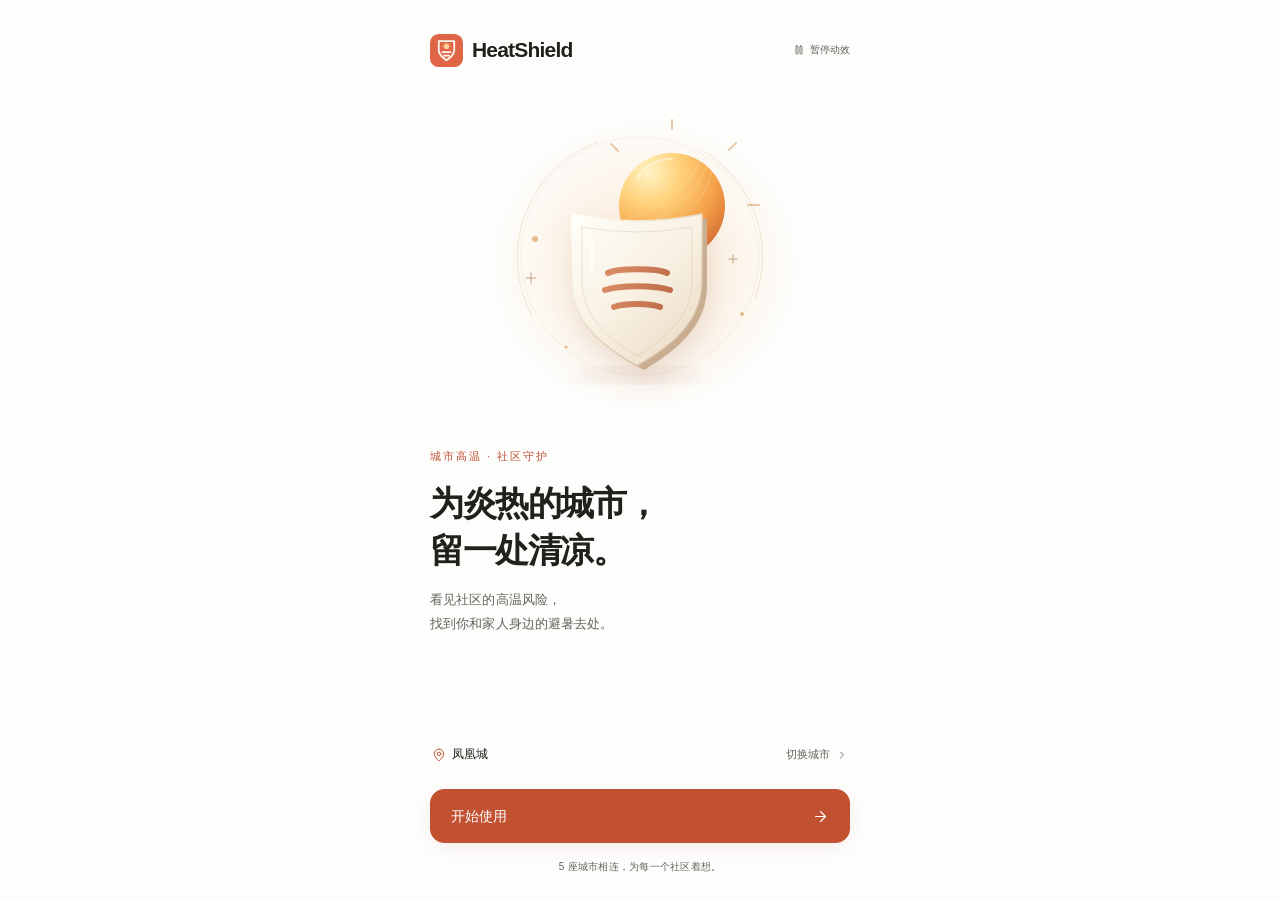
==== index.html @ 97a0b2e0 "Publish HeatShield multi-city app demo" ====
<!doctype html>
<html lang="zh-CN"><head><meta charset="UTF-8"><meta name="viewport" content="width=device-width,initial-scale=1,viewport-fit=cover"><meta name="theme-color" content="#fdfdfc"><meta name="description" content="HeatShield，了解社区高温风险，找到身边的避暑资源。"><title>HeatShield</title><link rel="icon" type="image/svg+xml" href="assets/icon.svg"><link rel="stylesheet" href="vendor/sand.css"><link rel="stylesheet" href="vendor/sand-dark.css"><link rel="stylesheet" href="vendor/leaflet.css"><link rel="stylesheet" href="app.css"></head><body>
<div id="app"><div class="splash"><img src="assets/icon.svg" width="76" height="76" alt="HeatShield"><h1>HeatShield</h1><p>让每个社区，都有一处清凉。</p><div class="boot-dots" aria-label="正在启动"><i></i><i></i><i></i></div></div></div><div id="modal-root"></div><div id="toast" role="status" aria-live="polite"></div>
<script src="vendor/lucide.min.js"></script><script src="vendor/leaflet.js"></script><script src="data.js"></script><script src="photos.js"></script><script src="art.js"></script><script src="live-map.js"></script><script src="risk-3d.js"></script><script src="app.js"></script></body></html>
---- vendor/sand.css ----
:root, .light, .light-theme {
  --sand-1: #fdfdfc;
  --sand-2: #f9f9f8;
  --sand-3: #f1f0ef;
  --sand-4: #e9e8e6;
  --sand-5: #e2e1de;
  --sand-6: #dad9d6;
  --sand-7: #cfceca;
  --sand-8: #bcbbb5;
  --sand-9: #8d8d86;
  --sand-10: #82827c;
  --sand-11: #63635e;
  --sand-12: #21201c;
}

@supports (color: color(display-p3 1 1 1)) {
  @media (color-gamut: p3) {
    :root, .light, .light-theme {
      --sand-1: color(display-p3 0.992 0.992 0.989);
      --sand-2: color(display-p3 0.977 0.977 0.973);
      --sand-3: color(display-p3 0.943 0.942 0.936);
      --sand-4: color(display-p3 0.913 0.912 0.903);
      --sand-5: color(display-p3 0.885 0.883 0.873);
      --sand-6: color(display-p3 0.854 0.852 0.839);
      --sand-7: color(display-p3 0.813 0.81 0.794);
      --sand-8: color(display-p3 0.738 0.734 0.713);
      --sand-9: color(display-p3 0.553 0.553 0.528);
      --sand-10: color(display-p3 0.511 0.511 0.488);
      --sand-11: color(display-p3 0.388 0.388 0.37);
      --sand-12: color(display-p3 0.129 0.126 0.111);
    }
  }
}
---- vendor/sand-dark.css ----
.dark, .dark-theme {
  --sand-1: #111110;
  --sand-2: #191918;
  --sand-3: #222221;
  --sand-4: #2a2a28;
  --sand-5: #31312e;
  --sand-6: #3b3a37;
  --sand-7: #494844;
  --sand-8: #62605b;
  --sand-9: #6f6d66;
  --sand-10: #7c7b74;
  --sand-11: #b5b3ad;
  --sand-12: #eeeeec;
}

@supports (color: color(display-p3 1 1 1)) {
  @media (color-gamut: p3) {
    .dark, .dark-theme {
      --sand-1: color(display-p3 0.067 0.067 0.063);
      --sand-2: color(display-p3 0.098 0.098 0.094);
      --sand-3: color(display-p3 0.135 0.135 0.129);
      --sand-4: color(display-p3 0.164 0.163 0.156);
      --sand-5: color(display-p3 0.193 0.192 0.183);
      --sand-6: color(display-p3 0.23 0.229 0.217);
      --sand-7: color(display-p3 0.285 0.282 0.267);
      --sand-8: color(display-p3 0.384 0.378 0.357);
      --sand-9: color(display-p3 0.434 0.428 0.403);
      --sand-10: color(display-p3 0.487 0.481 0.456);
      --sand-11: color(display-p3 0.707 0.703 0.68);
      --sand-12: color(display-p3 0.933 0.933 0.926);
    }
  }
}
---- vendor/leaflet.css ----
/* required styles */

.leaflet-pane,
.leaflet-tile,
.leaflet-marker-icon,
.leaflet-marker-shadow,
.leaflet-tile-container,
.leaflet-pane > svg,
.leaflet-pane > canvas,
.leaflet-zoom-box,
.leaflet-image-layer,
.leaflet-layer {
	position: absolute;
	left: 0;
	top: 0;
	}
.leaflet-container {
	overflow: hidden;
	}
.leaflet-tile,
.leaflet-marker-icon,
.leaflet-marker-shadow {
	-webkit-user-select: none;
	   -moz-user-select: none;
	        user-select: none;
	  -webkit-user-drag: none;
	}
/* Prevents IE11 from highlighting tiles in blue */
.leaflet-tile::selection {
	background: transparent;
}
/* Safari renders non-retina tile on retina better with this, but Chrome is worse */
.leaflet-safari .leaflet-tile {
	image-rendering: -webkit-optimize-contrast;
	}
/* hack that prevents hw layers "stretching" when loading new tiles */
.leaflet-safari .leaflet-tile-container {
	width: 1600px;
	height: 1600px;
	-webkit-transform-origin: 0 0;
	}
.leaflet-marker-icon,
.leaflet-marker-shadow {
	display: block;
	}
/* .leaflet-container svg: reset svg max-width decleration shipped in Joomla! (joomla.org) 3.x */
/* .leaflet-container img: map is broken in FF if you have max-width: 100% on tiles */
.leaflet-container .leaflet-overlay-pane svg {
	max-width: none !important;
	max-height: none !important;
	}
.leaflet-container .leaflet-marker-pane img,
.leaflet-container .leaflet-shadow-pane img,
.leaflet-container .leaflet-tile-pane img,
.leaflet-container img.leaflet-image-layer,
.leaflet-container .leaflet-tile {
	max-width: none !important;
	max-height: none !important;
	width: auto;
	padding: 0;
	}

.leaflet-container img.leaflet-tile {
	/* See: https://bugs.chromium.org/p/chromium/issues/detail?id=600120 */
	mix-blend-mode: plus-lighter;
}

.leaflet-container.leaflet-touch-zoom {
	-ms-touch-action: pan-x pan-y;
	touch-action: pan-x pan-y;
	}
.leaflet-container.leaflet-touch-drag {
	-ms-touch-action: pinch-zoom;
	/* Fallback for FF which doesn't support pinch-zoom */
	touch-action: none;
	touch-action: pinch-zoom;
}
.leaflet-container.leaflet-touch-drag.leaflet-touch-zoom {
	-ms-touch-action: none;
	touch-action: none;
}
.leaflet-container {
	-webkit-tap-highlight-color: transparent;
}
.leaflet-container a {
	-webkit-tap-highlight-color: rgba(51, 181, 229, 0.4);
}
.leaflet-tile {
	filter: inherit;
	visibility: hidden;
	}
.leaflet-tile-loaded {
	visibility: inherit;
	}
.leaflet-zoom-box {
	width: 0;
	height: 0;
	-moz-box-sizing: border-box;
	     box-sizing: border-box;
	z-index: 800;
	}
/* workaround for https://bugzilla.mozilla.org/show_bug.cgi?id=888319 */
.leaflet-overlay-pane svg {
	-moz-user-select: none;
	}

.leaflet-pane         { z-index: 400; }

.leaflet-tile-pane    { z-index: 200; }
.leaflet-overlay-pane { z-index: 400; }
.leaflet-shadow-pane  { z-index: 500; }
.leaflet-marker-pane  { z-index: 600; }
.leaflet-tooltip-pane   { z-index: 650; }
.leaflet-popup-pane   { z-index: 700; }

.leaflet-map-pane canvas { z-index: 100; }
.leaflet-map-pane svg    { z-index: 200; }

.leaflet-vml-shape {
	width: 1px;
	height: 1px;
	}
.lvml {
	behavior: url(#default#VML);
	display: inline-block;
	position: absolute;
	}


/* control positioning */

.leaflet-control {
	position: relative;
	z-index: 800;
	pointer-events: visiblePainted; /* IE 9-10 doesn't have auto */
	pointer-events: auto;
	}
.leaflet-top,
.leaflet-bottom {
	position: absolute;
	z-index: 1000;
	pointer-events: none;
	}
.leaflet-top {
	top: 0;
	}
.leaflet-right {
	right: 0;
	}
.leaflet-bottom {
	bottom: 0;
	}
.leaflet-left {
	left: 0;
	}
.leaflet-control {
	float: left;
	clear: both;
	}
.leaflet-right .leaflet-control {
	float: right;
	}
.leaflet-top .leaflet-control {
	margin-top: 10px;
	}
.leaflet-bottom .leaflet-control {
	margin-bottom: 10px;
	}
.leaflet-left .leaflet-control {
	margin-left: 10px;
	}
.leaflet-right .leaflet-control {
	margin-right: 10px;
	}


/* zoom and fade animations */

.leaflet-fade-anim .leaflet-popup {
	opacity: 0;
	-webkit-transition: opacity 0.2s linear;
	   -moz-transition: opacity 0.2s linear;
	        transition: opacity 0.2s linear;
	}
.leaflet-fade-anim .leaflet-map-pane .leaflet-popup {
	opacity: 1;
	}
.leaflet-zoom-animated {
	-webkit-transform-origin: 0 0;
	    -ms-transform-origin: 0 0;
	        transform-origin: 0 0;
	}
svg.leaflet-zoom-animated {
	will-change: transform;
}

.leaflet-zoom-anim .leaflet-zoom-animated {
	-webkit-transition: -webkit-transform 0.25s cubic-bezier(0,0,0.25,1);
	   -moz-transition:    -moz-transform 0.25s cubic-bezier(0,0,0.25,1);
	        transition:         transform 0.25s cubic-bezier(0,0,0.25,1);
	}
.leaflet-zoom-anim .leaflet-tile,
.leaflet-pan-anim .leaflet-tile {
	-webkit-transition: none;
	   -moz-transition: none;
	        transition: none;
	}

.leaflet-zoom-anim .leaflet-zoom-hide {
	visibility: hidden;
	}


/* cursors */

.leaflet-interactive {
	cursor: pointer;
	}
.leaflet-grab {
	cursor: -webkit-grab;
	cursor:    -moz-grab;
	cursor:         grab;
	}
.leaflet-crosshair,
.leaflet-crosshair .leaflet-interactive {
	cursor: crosshair;
	}
.leaflet-popup-pane,
.leaflet-control {
	cursor: auto;
	}
.leaflet-dragging .leaflet-grab,
.leaflet-dragging .leaflet-grab .leaflet-interactive,
.leaflet-dragging .leaflet-marker-draggable {
	cursor: move;
	cursor: -webkit-grabbing;
	cursor:    -moz-grabbing;
	cursor:         grabbing;
	}

/* marker & overlays interactivity */
.leaflet-marker-icon,
.leaflet-marker-shadow,
.leaflet-image-layer,
.leaflet-pane > svg path,
.leaflet-tile-container {
	pointer-events: none;
	}

.leaflet-marker-icon.leaflet-interactive,
.leaflet-image-layer.leaflet-interactive,
.leaflet-pane > svg path.leaflet-interactive,
svg.leaflet-image-layer.leaflet-interactive path {
	pointer-events: visiblePainted; /* IE 9-10 doesn't have auto */
	pointer-events: auto;
	}

/* visual tweaks */

.leaflet-container {
	background: #ddd;
	outline-offset: 1px;
	}
.leaflet-container a {
	color: #0078A8;
	}
.leaflet-zoom-box {
	border: 2px dotted #38f;
	background: rgba(255,255,255,0.5);
	}


/* general typography */
.leaflet-container {
	font-family: "Helvetica Neue", Arial, Helvetica, sans-serif;
	font-size: 12px;
	font-size: 0.75rem;
	line-height: 1.5;
	}


/* general toolbar styles */

.leaflet-bar {
	box-shadow: 0 1px 5px rgba(0,0,0,0.65);
	border-radius: 4px;
	}
.leaflet-bar a {
	background-color: #fff;
	border-bottom: 1px solid #ccc;
	width: 26px;
	height: 26px;
	line-height: 26px;
	display: block;
	text-align: center;
	text-decoration: none;
	color: black;
	}
.leaflet-bar a,
.leaflet-control-layers-toggle {
	background-position: 50% 50%;
	background-repeat: no-repeat;
	display: block;
	}
.leaflet-bar a:hover,
.leaflet-bar a:focus {
	background-color: #f4f4f4;
	}
.leaflet-bar a:first-child {
	border-top-left-radius: 4px;
	border-top-right-radius: 4px;
	}
.leaflet-bar a:last-child {
	border-bottom-left-radius: 4px;
	border-bottom-right-radius: 4px;
	border-bottom: none;
	}
.leaflet-bar a.leaflet-disabled {
	cursor: default;
	background-color: #f4f4f4;
	color: #bbb;
	}

.leaflet-touch .leaflet-bar a {
	width: 30px;
	height: 30px;
	line-height: 30px;
	}
.leaflet-touch .leaflet-bar a:first-child {
	border-top-left-radius: 2px;
	border-top-right-radius: 2px;
	}
.leaflet-touch .leaflet-bar a:last-child {
	border-bottom-left-radius: 2px;
	border-bottom-right-radius: 2px;
	}

/* zoom control */

.leaflet-control-zoom-in,
.leaflet-control-zoom-out {
	font: bold 18px 'Lucida Console', Monaco, monospace;
	text-indent: 1px;
	}

.leaflet-touch .leaflet-control-zoom-in, .leaflet-touch .leaflet-control-zoom-out  {
	font-size: 22px;
	}


/* layers control */

.leaflet-control-layers {
	box-shadow: 0 1px 5px rgba(0,0,0,0.4);
	background: #fff;
	border-radius: 5px;
	}
.leaflet-control-layers-toggle {
	background-image: url(images/layers.png);
	width: 36px;
	height: 36px;
	}
.leaflet-retina .leaflet-control-layers-toggle {
	background-image: url(images/layers-2x.png);
	background-size: 26px 26px;
	}
.leaflet-touch .leaflet-control-layers-toggle {
	width: 44px;
	height: 44px;
	}
.leaflet-control-layers .leaflet-control-layers-list,
.leaflet-control-layers-expanded .leaflet-control-layers-toggle {
	display: none;
	}
.leaflet-control-layers-expanded .leaflet-control-layers-list {
	display: block;
	position: relative;
	}
.leaflet-control-layers-expanded {
	padding: 6px 10px 6px 6px;
	color: #333;
	background: #fff;
	}
.leaflet-control-layers-scrollbar {
	overflow-y: scroll;
	overflow-x: hidden;
	padding-right: 5px;
	}
.leaflet-control-layers-selector {
	margin-top: 2px;
	position: relative;
	top: 1px;
	}
.leaflet-control-layers label {
	display: block;
	font-size: 13px;
	font-size: 1.08333em;
	}
.leaflet-control-layers-separator {
	height: 0;
	border-top: 1px solid #ddd;
	margin: 5px -10px 5px -6px;
	}

/* Default icon URLs */
.leaflet-default-icon-path { /* used only in path-guessing heuristic, see L.Icon.Default */
	background-image: url(images/marker-icon.png);
	}


/* attribution and scale controls */

.leaflet-container .leaflet-control-attribution {
	background: #fff;
	background: rgba(255, 255, 255, 0.8);
	margin: 0;
	}
.leaflet-control-attribution,
.leaflet-control-scale-line {
	padding: 0 5px;
	color: #333;
	line-height: 1.4;
	}
.leaflet-control-attribution a {
	text-decoration: none;
	}
.leaflet-control-attribution a:hover,
.leaflet-control-attribution a:focus {
	text-decoration: underline;
	}
.leaflet-attribution-flag {
	display: inline !important;
	vertical-align: baseline !important;
	width: 1em;
	height: 0.6669em;
	}
.leaflet-left .leaflet-control-scale {
	margin-left: 5px;
	}
.leaflet-bottom .leaflet-control-scale {
	margin-bottom: 5px;
	}
.leaflet-control-scale-line {
	border: 2px solid #777;
	border-top: none;
	line-height: 1.1;
	padding: 2px 5px 1px;
	white-space: nowrap;
	-moz-box-sizing: border-box;
	     box-sizing: border-box;
	background: rgba(255, 255, 255, 0.8);
	text-shadow: 1px 1px #fff;
	}
.leaflet-control-scale-line:not(:first-child) {
	border-top: 2px solid #777;
	border-bottom: none;
	margin-top: -2px;
	}
.leaflet-control-scale-line:not(:first-child):not(:last-child) {
	border-bottom: 2px solid #777;
	}

.leaflet-touch .leaflet-control-attribution,
.leaflet-touch .leaflet-control-layers,
.leaflet-touch .leaflet-bar {
	box-shadow: none;
	}
.leaflet-touch .leaflet-control-layers,
.leaflet-touch .leaflet-bar {
	border: 2px solid rgba(0,0,0,0.2);
	background-clip: padding-box;
	}


/* popup */

.leaflet-popup {
	position: absolute;
	text-align: center;
	margin-bottom: 20px;
	}
.leaflet-popup-content-wrapper {
	padding: 1px;
	text-align: left;
	border-radius: 12px;
	}
.leaflet-popup-content {
	margin: 13px 24px 13px 20px;
	line-height: 1.3;
	font-size: 13px;
	font-size: 1.08333em;
	min-height: 1px;
	}
.leaflet-popup-content p {
	margin: 17px 0;
	margin: 1.3em 0;
	}
.leaflet-popup-tip-container {
	width: 40px;
	height: 20px;
	position: absolute;
	left: 50%;
	margin-top: -1px;
	margin-left: -20px;
	overflow: hidden;
	pointer-events: none;
	}
.leaflet-popup-tip {
	width: 17px;
	height: 17px;
	padding: 1px;

	margin: -10px auto 0;
	pointer-events: auto;

	-webkit-transform: rotate(45deg);
	   -moz-transform: rotate(45deg);
	    -ms-transform: rotate(45deg);
	        transform: rotate(45deg);
	}
.leaflet-popup-content-wrapper,
.leaflet-popup-tip {
	background: white;
	color: #333;
	box-shadow: 0 3px 14px rgba(0,0,0,0.4);
	}
.leaflet-container a.leaflet-popup-close-button {
	position: absolute;
	top: 0;
	right: 0;
	border: none;
	text-align: center;
	width: 24px;
	height: 24px;
	font: 16px/24px Tahoma, Verdana, sans-serif;
	color: #757575;
	text-decoration: none;
	background: transparent;
	}
.leaflet-container a.leaflet-popup-close-button:hover,
.leaflet-container a.leaflet-popup-close-button:focus {
	color: #585858;
	}
.leaflet-popup-scrolled {
	overflow: auto;
	}

.leaflet-oldie .leaflet-popup-content-wrapper {
	-ms-zoom: 1;
	}
.leaflet-oldie .leaflet-popup-tip {
	width: 24px;
	margin: 0 auto;

	-ms-filter: "progid:DXImageTransform.Microsoft.Matrix(M11=0.70710678, M12=0.70710678, M21=-0.70710678, M22=0.70710678)";
	filter: progid:DXImageTransform.Microsoft.Matrix(M11=0.70710678, M12=0.70710678, M21=-0.70710678, M22=0.70710678);
	}

.leaflet-oldie .leaflet-control-zoom,
.leaflet-oldie .leaflet-control-layers,
.leaflet-oldie .leaflet-popup-content-wrapper,
.leaflet-oldie .leaflet-popup-tip {
	border: 1px solid #999;
	}


/* div icon */

.leaflet-div-icon {
	background: #fff;
	border: 1px solid #666;
	}


/* Tooltip */
/* Base styles for the element that has a tooltip */
.leaflet-tooltip {
	position: absolute;
	padding: 6px;
	background-color: #fff;
	border: 1px solid #fff;
	border-radius: 3px;
	color: #222;
	white-space: nowrap;
	-webkit-user-select: none;
	-moz-user-select: none;
	-ms-user-select: none;
	user-select: none;
	pointer-events: none;
	box-shadow: 0 1px 3px rgba(0,0,0,0.4);
	}
.leaflet-tooltip.leaflet-interactive {
	cursor: pointer;
	pointer-events: auto;
	}
.leaflet-tooltip-top:before,
.leaflet-tooltip-bottom:before,
.leaflet-tooltip-left:before,
.leaflet-tooltip-right:before {
	position: absolute;
	pointer-events: none;
	border: 6px solid transparent;
	background: transparent;
	content: "";
	}

/* Directions */

.leaflet-tooltip-bottom {
	margin-top: 6px;
}
.leaflet-tooltip-top {
	margin-top: -6px;
}
.leaflet-tooltip-bottom:before,
.leaflet-tooltip-top:before {
	left: 50%;
	margin-left: -6px;
	}
.leaflet-tooltip-top:before {
	bottom: 0;
	margin-bottom: -12px;
	border-top-color: #fff;
	}
.leaflet-tooltip-bottom:before {
	top: 0;
	margin-top: -12px;
	margin-left: -6px;
	border-bottom-color: #fff;
	}
.leaflet-tooltip-left {
	margin-left: -6px;
}
.leaflet-tooltip-right {
	margin-left: 6px;
}
.leaflet-tooltip-left:before,
.leaflet-tooltip-right:before {
	top: 50%;
	margin-top: -6px;
	}
.leaflet-tooltip-left:before {
	right: 0;
	margin-right: -12px;
	border-left-color: #fff;
	}
.leaflet-tooltip-right:before {
	left: 0;
	margin-left: -12px;
	border-right-color: #fff;
	}

/* Printing */

@media print {
	/* Prevent printers from removing background-images of controls. */
	.leaflet-control {
		-webkit-print-color-adjust: exact;
		print-color-adjust: exact;
		}
	}
---- app.css ----
:root{color-scheme:light;--bg:var(--sand-1);--surface:#fff;--soft:var(--sand-2);--muted:var(--sand-3);--line:var(--sand-6);--input:var(--sand-7);--text:var(--sand-12);--sub:var(--sand-11);--faint:var(--sand-10);--brand:#c25132;--brand-hover:#b94d30;--brand-text:#fff;--tint:#fff1e9;--tint-line:#f2d6c8;--warm:#fbe9dd;--warning:#94622b;--warning-bg:#fff4db;--red:#b3373e;--green:#347754;--shadow:0 2px 8px #21201c04;--sheet-shadow:0 24px 80px #21201c26;--radius:18px;--font:Inter,-apple-system,BlinkMacSystemFont,"PingFang SC","Microsoft YaHei",sans-serif}
:root.dark{color-scheme:dark;--surface:var(--sand-2);--brand:#ef8a6b;--brand-hover:#f5a38a;--brand-text:#27120c;--tint:#2c211c;--tint-line:#513529;--warm:#30231d;--warning:#edbc77;--warning-bg:#302712;--red:#ff9592;--green:#8bcba4;--shadow:0 2px 8px #0001;--sheet-shadow:0 24px 80px #0006}*{box-sizing:border-box}html{scroll-behavior:auto;scroll-padding-top:100px}body{margin:0;font:15px/1.6 var(--font);color:var(--text);background:var(--bg);letter-spacing:-.2px;-webkit-font-smoothing:antialiased}button,input,select{font:inherit}button,a,input,select{-webkit-tap-highlight-color:transparent;touch-action:manipulation}button,a{color:inherit}button{cursor:pointer}button:disabled{opacity:.45;cursor:not-allowed}button{border:0;background:none}a{text-decoration:none}h1,h2,h3,p{margin:0}h1,h2,h3{line-height:1.35}h1{font-size:30px;font-weight:600;letter-spacing:-1.1px}h2{font-size:22px;font-weight:600;letter-spacing:-.7px}h3{font-size:16px;font-weight:550;letter-spacing:-.3px}p{color:var(--sub);font-size:14px;line-height:1.8}button:focus-visible,a:focus-visible,input:focus-visible,select:focus-visible,[tabindex]:focus-visible{outline:3px solid var(--brand);outline-offset:3px}input,select{color:var(--text);background:var(--surface);border:1px solid var(--input);border-radius:12px;min-height:48px;padding:11px 14px;width:100%}.lucide{width:20px;height:20px;stroke-width:1.7;vertical-align:middle;flex-shrink:0}.container{max-width:1060px;margin:0 auto;padding:0 32px}.app-header{position:sticky;top:0;z-index:20;background:color-mix(in srgb,var(--bg) 92%,transparent);backdrop-filter:blur(16px);border-bottom:1px solid var(--line);padding-top:env(safe-area-inset-top)}.header-inner{height:78px;display:flex;align-items:center;justify-content:space-between;gap:16px}.wordmark{display:flex;align-items:center;gap:9px;font-size:21px;letter-spacing:-.7px;font-weight:650;min-height:44px;padding:0}.wordmark img{width:32px;height:32px}.header-actions{display:flex;align-items:center;gap:10px}.city-button{display:flex;align-items:center;gap:7px;border:1px solid var(--line);background:var(--surface);border-radius:10px;min-height:42px;padding:8px 12px;font-size:13px;box-shadow:var(--shadow)}.city-button .lucide{width:15px;height:15px}.icon-button{height:44px;width:44px;display:inline-grid;place-items:center;border:1px solid var(--line);border-radius:12px;background:var(--surface)}.icon-button:hover,.city-button:hover{background:var(--muted)}.bell-dot{position:relative}.bell-dot:after{content:'';height:5px;width:5px;position:absolute;top:11px;right:12px;background:var(--brand);border-radius:50%;outline:2px solid var(--surface)}.page{padding:30px 0 120px;min-height:calc(100svh - 78px);animation:page-in .2s ease-out}.page.no-motion{animation:none}.page-top{display:flex;align-items:flex-start;justify-content:space-between;gap:16px;margin-bottom:24px}.eyebrow{display:flex;align-items:center;gap:6px;color:var(--sub);font-size:12px;margin-bottom:9px}.eyebrow .lucide{width:14px;height:14px}.page-top p{margin-top:8px}.label{font-size:12px;color:var(--sub)}.mono{font-variant-numeric:tabular-nums}.muted{color:var(--sub)}.tiny{font-size:11px;color:var(--sub);line-height:1.8}.caption{font-size:12px;color:var(--sub)}.row{display:flex;align-items:center;gap:12px}.between{display:flex;align-items:center;justify-content:space-between;gap:12px}.stack{display:grid;gap:14px}.mt{margin-top:24px}.mt-sm{margin-top:14px}.two{display:grid;grid-template-columns:repeat(2,minmax(0,1fr));gap:14px}.three{display:grid;grid-template-columns:repeat(3,minmax(0,1fr));gap:12px}.home-grid{display:grid;grid-template-columns:1.1fr .9fr;gap:24px;align-items:start}.card{background:var(--surface);border:1px solid var(--line);border-radius:var(--radius);padding:20px;box-shadow:var(--shadow)}.card.soft{background:var(--soft)}.card-link{display:block;width:100%;text-align:left;transition:background .15s,border-color .15s}.card-link:hover{border-color:var(--input);background:var(--soft)}.btn{min-height:50px;border-radius:12px;background:var(--surface);border:1px solid var(--input);padding:12px 18px;color:var(--text);font-size:14px;font-weight:500;display:inline-flex;align-items:center;justify-content:center;gap:8px;transition:background .15s,transform .1s,opacity .15s}.btn .lucide{width:17px;height:17px}.btn:hover{background:var(--muted)}.btn:active{transform:scale(.985)}.btn.primary{background:var(--brand);border-color:var(--brand);color:var(--brand-text)}.btn.primary:hover{background:var(--brand-hover);border-color:var(--brand-hover)}.btn.wide{width:100%;display:flex}.btn.ghost{border-color:transparent;background:transparent;box-shadow:none}.btn.compact{min-height:42px;padding:9px 12px;font-size:12px;border-radius:10px}.text-button{color:var(--brand);font-size:12px;font-weight:500;padding:8px 0;min-height:44px;display:flex;align-items:center;gap:5px}.text-button .lucide{width:14px;height:14px}.pill{display:inline-flex;align-items:center;gap:5px;border:1px solid var(--line);border-radius:6px;padding:3px 7px;font-size:10px;color:var(--sub);background:var(--soft);white-space:nowrap}.pill.risk{background:var(--warning-bg);color:var(--warning);border-color:transparent}.pill.risk:before{content:'';width:4px;height:4px;background:currentColor;border-radius:50%}.pill.risk.extreme{color:var(--red);background:color-mix(in srgb,var(--red) 9%,var(--surface))}.pill.risk.low{color:var(--green);background:color-mix(in srgb,var(--green) 9%,var(--surface))}.hero{background:var(--tint);border:1px solid var(--tint-line);border-radius:22px;padding:25px;position:relative;overflow:hidden}.hero-main{position:relative;z-index:1;display:flex;align-items:center;justify-content:space-between;min-height:110px;margin-top:13px}.temperature{font-size:72px;line-height:1;font-weight:500;letter-spacing:-5px;font-variant-numeric:tabular-nums;color:var(--text)}.temperature small{font-size:24px;letter-spacing:-1px;font-weight:400;margin-left:4px;color:var(--sub)}.hero-weather{width:105px;height:105px;flex-shrink:0}.hero p{font-size:13px;max-width:310px;margin-top:14px}.hero-footer{border-top:1px solid var(--tint-line);padding-top:15px;margin-top:20px;display:flex;gap:24px;font-size:12px;color:var(--sub)}.hero-footer .lucide{width:15px;height:15px;margin-right:5px}.hero .btn{margin-top:20px}.quick-action{display:flex;flex-direction:column;align-items:flex-start;gap:12px;text-align:left;border-radius:16px;padding:18px;border:1px solid var(--line);background:var(--surface);min-height:136px;box-shadow:var(--shadow)}.quick-action .glyph{width:34px;height:34px;border:1px solid var(--line);border-radius:10px;display:grid;place-items:center;background:var(--soft)}.quick-action .glyph .lucide{width:18px;height:18px}.quick-action strong{font-size:14px;font-weight:550}.quick-action small{font-size:11px;color:var(--sub);display:block;margin-top:3px}.quick-action:hover{background:var(--soft)}.section-title{display:flex;align-items:center;justify-content:space-between;gap:12px;margin:28px 0 13px}.section-title h2{font-size:18px;font-weight:600;letter-spacing:-.5px}.forecast-card{text-align:center;border:1px solid var(--line);border-radius:14px;background:var(--surface);padding:15px 10px;display:grid;justify-items:center;gap:10px;min-height:142px}.forecast-card .lucide{color:var(--brand);width:26px;height:26px;stroke-width:1.3}.forecast-card strong{font-size:23px;font-weight:550;letter-spacing:-.8px;line-height:1.1}.forecast-card .caption{font-size:11px}.forecast-card:hover{background:var(--soft)}.list{border:1px solid var(--line);border-radius:16px;background:var(--surface);overflow:hidden}.list-row{display:flex;align-items:center;justify-content:space-between;gap:14px;padding:17px 18px;border:0;border-bottom:1px solid var(--line);width:100%;text-align:left;background:transparent;min-height:76px}.list-row:last-child{border-bottom:0}.list-row:hover{background:var(--soft)}.list-row strong{display:block;font-size:14px;font-weight:500;line-height:1.5}.list-row small{display:block;font-size:11px;color:var(--sub);margin-top:5px;line-height:1.7}.list-row>.lucide{color:var(--faint);width:17px;height:17px}.number-circle{height:32px;width:32px;background:var(--muted);display:grid;place-items:center;border-radius:10px;font-size:11px;color:var(--sub);flex-shrink:0}.facility{padding:18px;border:1px solid var(--line);border-radius:16px;background:var(--surface);display:flex;gap:14px;text-align:left;width:100%;transition:border-color .15s,background .15s}.facility:hover{border-color:var(--input);background:var(--soft)}.facility-icon{height:48px;width:48px;background:var(--soft);border:1px solid var(--line);display:grid;place-items:center;border-radius:13px;flex-shrink:0;color:var(--sub)}.facility-icon .lucide{width:22px;height:22px;stroke-width:1.3}.facility-info{flex:1;min-width:0}.facility h3{font-size:14px;line-height:1.5;margin:3px 0 5px}.facility .caption{font-size:11px}.facility .pill{margin-top:12px}.facility>.lucide{width:16px;height:16px;color:var(--faint);margin-top:8px}.data-note{font-size:11px;color:var(--sub);display:flex;align-items:center;justify-content:center;gap:5px;min-height:44px;margin-top:18px;width:100%;padding:10px 0}.data-note .lucide{width:12px;height:12px}.bottom-nav{position:fixed;bottom:0;left:0;right:0;z-index:30;background:color-mix(in srgb,var(--surface) 94%,transparent);backdrop-filter:blur(18px);border-top:1px solid var(--line);padding-bottom:env(safe-area-inset-bottom)}.bottom-nav-inner{display:grid;grid-template-columns:repeat(5,1fr);max-width:560px;margin:auto;height:74px;padding:6px 12px 8px;gap:5px}.nav-item{display:flex;flex-direction:column;justify-content:center;align-items:center;gap:4px;font-size:10px;color:var(--sub);border-radius:12px;position:relative;min-height:52px}.nav-item .lucide{width:21px;height:21px;stroke-width:1.6}.nav-item.active{color:var(--brand)}.nav-item.active .lucide{stroke-width:2}.nav-item.active:before{content:'';position:absolute;top:1px;width:17px;height:3px;border-radius:5px;background:var(--brand)}.nav-item:hover{background:var(--soft)}.back-button{min-height:44px;display:flex;align-items:center;gap:6px;font-size:13px;padding:0;color:var(--sub);margin-bottom:15px}.back-button .lucide{width:17px;height:17px}.chips{display:flex;gap:7px;overflow:auto;scrollbar-width:none;flex-wrap:nowrap;padding:2px 0}.chips::-webkit-scrollbar{display:none}.chip{flex-shrink:0;padding:10px 14px;min-height:44px;background:var(--surface);border:1px solid var(--line);border-radius:10px;color:var(--sub);font-size:12px}.chip.selected{background:var(--text);border-color:var(--text);color:var(--bg);box-shadow:var(--shadow)}.chip:hover:not(.selected){background:var(--muted)}.info-strip{padding:12px 14px;border:1px solid var(--line);border-radius:12px;background:var(--soft);display:flex;align-items:flex-start;gap:8px;font-size:12px;color:var(--sub);line-height:1.8}.info-strip>.lucide{width:16px;height:16px;margin-top:3px}.filter-bar{display:flex;justify-content:space-between;align-items:center;gap:14px;margin-bottom:14px}.filter-bar .icon-button{height:42px;width:42px}.map-canvas{position:relative;overflow:hidden;border-radius:20px;background:var(--muted);border:1px solid var(--line);margin-top:18px}.map-canvas svg{display:block;width:100%;height:auto;max-height:480px;touch-action:pan-y}.map-canvas .map-label{position:absolute;left:14px;bottom:12px;background:var(--surface);border:1px solid var(--line);border-radius:6px;font-size:10px;color:var(--sub);padding:4px 7px}.map-point{cursor:pointer}.map-point text{font-family:var(--font);font-size:9px;fill:var(--sub)}.map-point:focus-visible{outline:2px solid var(--brand)}.legend{display:flex;gap:18px;justify-content:center;font-size:11px;color:var(--sub);margin-top:14px}.legend span{display:flex;gap:6px;align-items:center}.legend i{display:inline-block;width:7px;height:7px;border-radius:50%;background:var(--brand)}.legend i.square{background:var(--surface);border:1px solid var(--sub);border-radius:2px}.score{font-size:64px;line-height:1.2;font-weight:500;letter-spacing:-3px}.score small{font-size:14px;letter-spacing:0;color:var(--sub);margin-left:6px}.stat{padding:16px;border:1px solid var(--line);background:var(--surface);border-radius:14px}.stat strong{display:block;font-size:24px;line-height:1.4;letter-spacing:-1px;margin-top:6px;font-weight:550}.stat .lucide{width:15px;height:15px;color:var(--sub);margin-right:5px}.bar-row+.bar-row{margin-top:18px}.track{background:var(--muted);height:6px;border-radius:8px;margin-top:9px;overflow:hidden}.track span{height:100%;display:block;background:var(--brand);border-radius:8px}.detail-grid{display:grid;grid-template-columns:1fr 1fr;gap:20px}.detail-grid dt{font-size:12px;color:var(--sub)}.detail-grid dd{margin:6px 0 0;font-size:15px}.big-facility{height:150px;background:var(--soft);border:1px solid var(--line);border-radius:18px;display:flex;align-items:center;justify-content:center;position:relative;overflow:hidden}.big-facility>.lucide{width:66px;height:66px;stroke-width:1;color:var(--sand-8)}.big-facility:before,.big-facility:after{content:'';position:absolute;width:220px;height:220px;border:1px solid var(--line);border-radius:50%}.big-facility:after{width:330px;height:330px}.big-facility>*{z-index:1}.settings-group{margin-top:26px}.setting{display:flex;width:100%;text-align:left;align-items:center;gap:13px;padding:16px 18px;min-height:74px;border-bottom:1px solid var(--line);background:var(--surface)}.setting:last-child{border:0}.setting>.lucide{width:20px;height:20px;color:var(--sub)}.setting>span{flex:1}.setting strong{font-size:14px;font-weight:500;display:block}.setting small{font-size:11px;display:block;color:var(--sub);margin-top:4px}.switch{width:38px;height:23px;border-radius:30px;background:var(--sand-5);border:1px solid var(--input);padding:3px;flex-shrink:0}.switch:before{content:'';height:15px;width:15px;background:var(--surface);border-radius:50%;display:block;transition:transform .15s}.switch.on{background:var(--brand);border-color:var(--brand)}.switch.on:before{transform:translateX(14px);background:#fff}.profile-head{display:flex;gap:15px;align-items:center;margin:8px 0 28px}.profile-avatar{width:58px;height:58px;background:var(--tint);border:1px solid var(--tint-line);border-radius:18px;display:grid;place-items:center;color:var(--brand)}.profile-avatar .lucide{width:25px;height:25px}.profile-head h1{font-size:26px}.profile-head p{font-size:12px;margin-top:3px}.empty{display:flex;flex-direction:column;align-items:center;text-align:center;justify-content:center;min-height:280px;padding:30px 24px}.empty-icon{height:58px;width:58px;border-radius:18px;background:var(--muted);display:grid;place-items:center;color:var(--sub);margin-bottom:20px}.empty-icon .lucide{width:26px;height:26px;stroke-width:1.4}.empty h2{font-size:20px}.empty p{max-width:300px;margin:10px 0 22px}.empty .btn{width:100%;max-width:280px}.read-indicator{height:7px;width:7px;border-radius:50%;background:var(--brand)}.unread-card{border-color:var(--tint-line)}.alert-icon{width:40px;height:40px;border-radius:12px;background:var(--warning-bg);color:var(--warning);display:grid;place-items:center;flex-shrink:0}.timeline-row{display:flex;gap:14px;padding:0 0 22px;position:relative}.timeline-row:before{content:'';position:absolute;left:14px;top:32px;bottom:4px;width:1px;background:var(--line)}.timeline-row:last-child:before{display:none}.timeline-dot{width:29px;height:29px;display:grid;place-items:center;border:1px solid var(--line);background:var(--surface);border-radius:50%;font-size:11px;flex-shrink:0}.timeline-row.done .timeline-dot{color:var(--brand-text);background:var(--brand);border-color:var(--brand)}.timeline-row p{font-size:12px;margin-top:4px}.timeline-row strong{font-size:14px;font-weight:500}.form-field{display:grid;gap:8px;margin:20px 0;font-size:13px}.note-list{margin:12px 0 0;padding-left:20px;font-size:13px;color:var(--sub);line-height:2}.brand-preview{border:1px solid var(--line);border-radius:18px;padding:30px 18px;display:grid;place-items:center;background:var(--surface);margin-top:18px}.brand-preview img{max-width:100%;height:auto;width:300px}.brand-icon-preview{display:flex;justify-content:center;gap:20px;margin:28px 0}.brand-icon-preview img{height:88px;width:88px;border-radius:24px}.brand-icon-preview .mono-mark{background:var(--text);border-radius:24px;padding:17px;display:grid;place-items:center}.mono-mark svg{width:54px;height:54px}.compare-row{display:grid;grid-template-columns:1fr 60px 60px;align-items:center;gap:12px;width:100%;text-align:left;padding:18px;border-bottom:1px solid var(--line)}.compare-row:last-child{border:0}.compare-row strong{font-size:14px;font-weight:500}.compare-row small{display:block;font-size:11px;color:var(--sub);margin-top:3px}.compare-row>span:not(:first-child){text-align:right;font-size:13px}.comparison-head{font-size:11px;color:var(--sub);padding-top:10px;padding-bottom:10px;background:var(--soft)}
/* Startup, onboarding, progress and modal overlays. */
.splash{min-height:100svh;display:flex;flex-direction:column;align-items:center;justify-content:center;background:var(--bg);padding:40px 24px}.splash img{border-radius:22px;box-shadow:0 14px 35px #df65461c}.splash h1{margin-top:20px;font-size:35px;letter-spacing:-1.5px}.splash p{font-size:13px;margin-top:12px}.boot-dots{display:flex;gap:5px;margin-top:38px}.boot-dots i{height:4px;width:4px;border-radius:50%;background:var(--brand);animation:boot 1s infinite}.boot-dots i:nth-child(2){animation-delay:.15s}.boot-dots i:nth-child(3){animation-delay:.3s}.onboard{max-width:480px;margin:auto;min-height:100svh;padding:32px 28px max(28px,env(safe-area-inset-bottom));display:flex;flex-direction:column}.onboard .wordmark{font-size:20px}.onboard-art{position:relative;display:grid;place-items:center;min-height:270px;margin:28px 0 8px}.onboard-art svg{width:100%;height:270px;max-width:340px}.onboard h1{font-size:33px;letter-spacing:-1.2px;line-height:1.38;margin-bottom:14px}.onboard p{font-size:14px;line-height:1.9}.onboard-bottom{margin-top:auto;padding-top:30px}.onboard .benefit{display:flex;gap:8px;align-items:center;margin-top:12px;font-size:12px;color:var(--sub)}.benefit .lucide{width:15px;height:15px;color:var(--brand)}.onboard .back-button{margin-top:20px}.city-list{display:grid;gap:10px;margin-top:24px}.city-choice{display:flex;align-items:center;gap:12px;min-height:74px;width:100%;background:var(--surface);border:1px solid var(--line);border-radius:14px;padding:15px;text-align:left}.city-choice:hover{background:var(--soft)}.city-choice.selected{border-color:var(--brand);background:var(--tint)}.city-choice .city-glyph{height:38px;width:38px;border-radius:11px;border:1px solid var(--line);display:grid;place-items:center;color:var(--sub);background:var(--surface)}.city-choice strong{font-weight:500;font-size:14px;display:block}.city-choice small{display:block;font-size:11px;color:var(--sub);margin-top:4px}.city-choice>span:nth-child(2){flex:1}.city-choice>.lucide{width:18px;height:18px;color:var(--brand)}.skeleton{background:var(--muted);border-radius:8px;position:relative;overflow:hidden}.skeleton:after{content:'';position:absolute;inset:0;transform:translateX(-100%);background:linear-gradient(90deg,transparent,color-mix(in srgb,var(--surface) 80%,transparent),transparent);animation:shimmer 1.25s infinite}.skeleton-title{width:55%;height:27px;margin:20px 0}.skeleton-hero{height:280px;border-radius:22px}.skeleton-line{height:13px;width:70%;margin:12px 0}.skeleton-block{height:130px;border-radius:16px}.loading-copy{display:flex;align-items:center;gap:8px;font-size:12px;color:var(--sub);margin-bottom:16px}.spinner{width:15px;height:15px;border:1.5px solid var(--line);border-top-color:var(--brand);border-radius:50%;animation:spin .7s linear infinite;display:inline-block}.loading-button .spinner{border-color:color-mix(in srgb,var(--brand-text) 30%,transparent);border-top-color:var(--brand-text)}#modal-root:empty{display:none}.modal-backdrop{position:fixed;inset:0;background:#16130f66;backdrop-filter:blur(5px);z-index:80;display:flex;align-items:flex-end;justify-content:center;animation:fade-in .15s}.sheet{background:var(--surface);color:var(--text);width:100%;max-width:500px;max-height:90dvh;overflow-y:auto;overscroll-behavior:contain;touch-action:pan-y;border-radius:24px 24px 0 0;border:1px solid var(--line);box-shadow:var(--sheet-shadow);padding:10px 22px max(25px,env(safe-area-inset-bottom));animation:sheet-in .2s ease-out}.sheet-handle{width:34px;height:4px;border-radius:8px;background:var(--sand-7);margin:0 auto 18px}.sheet-top{display:flex;align-items:center;justify-content:space-between;gap:12px;margin-bottom:10px}.sheet-top h2{font-size:21px}.sheet-top .icon-button{border:0;background:var(--soft);width:32px;height:32px;border-radius:50%}.sheet-top .icon-button .lucide{width:16px;height:16px}.sheet .city-list{margin-top:18px}.sheet p{font-size:13px}.sheet .search-wrap{margin-top:18px;position:relative}.search-wrap .lucide{position:absolute;left:13px;top:15px;width:18px;height:18px;color:var(--sub)}.search-wrap input{padding-left:40px}.sheet-footer{position:sticky;bottom:-25px;background:var(--surface);padding:16px 0 6px;margin-top:8px}.notice-card{padding:17px;background:var(--soft);border:1px solid var(--line);border-radius:14px;margin:18px 0}.notice-card strong{font-size:13px;font-weight:500}.notice-card p{font-size:12px;margin-top:6px}.sheet .btn+.btn{margin-top:10px}body.modal-open{overflow:hidden}#toast{position:fixed;bottom:calc(90px + env(safe-area-inset-bottom));left:50%;transform:translate(-50%,12px);max-width:calc(100vw - 40px);padding:12px 17px;border:1px solid var(--sand-7);background:var(--text);color:var(--bg);border-radius:12px;box-shadow:var(--shadow);font-size:12px;z-index:120;opacity:0;pointer-events:none;transition:opacity .15s,transform .15s;white-space:normal}#toast.show{opacity:1;transform:translate(-50%,0)}.refresh-control{display:flex;align-items:center;gap:5px;font-size:11px;color:var(--sub);min-height:42px;padding:6px 0}.refresh-control .lucide{width:13px;height:13px}.check-mark{width:64px;height:64px;border-radius:50%;display:grid;place-items:center;background:var(--tint);color:var(--brand);margin:28px auto 20px}.check-mark .lucide{width:28px;height:28px}.page-bottom-action{margin-top:28px}.hidden{display:none!important}@keyframes shimmer{to{transform:translateX(100%)}}@keyframes spin{to{transform:rotate(360deg)}}@keyframes boot{0%,100%{opacity:.2}50%{opacity:1}}@keyframes page-in{from{opacity:.4;transform:translateY(6px)}to{opacity:1;transform:translateY(0)}}@keyframes fade-in{from{opacity:0}to{opacity:1}}@keyframes sheet-in{from{transform:translateY(30px);opacity:.6}to{transform:translateY(0);opacity:1}}
@media(min-width:760px){.sheet{border-radius:24px;padding-bottom:24px;max-height:82dvh}.modal-backdrop{align-items:center;padding:30px}.onboard{max-width:520px;padding:40px 30px}.onboard-art{min-height:310px}.onboard-art svg{height:310px}.page.narrow{max-width:620px;margin:auto}.facility-grid{display:grid;grid-template-columns:1fr 1fr;gap:14px}.facility-grid.stack{gap:14px}.home-right .section-title:first-child{margin-top:0}.bottom-nav-inner{height:76px}.page-top h1{font-size:32px}}
@media(max-width:759px){.container{padding:0 20px}.header-inner{height:70px;gap:10px}.wordmark{font-size:20px;gap:8px}.wordmark img{width:30px;height:30px}.header-actions{gap:7px}.city-button{font-size:12px;min-height:38px;padding:8px 9px;gap:4px}.city-button .lucide:first-child{display:none}.header-actions .icon-button{width:38px;height:38px;border-radius:10px}.header-actions .icon-button .lucide{width:18px;height:18px}.page{padding-top:24px;min-height:calc(100svh - 70px)}.page-top{margin-bottom:22px}.page-top h1{font-size:28px}.page-top p{font-size:12px}.home-grid{display:block}.home-right{margin-top:26px}.hero{padding:22px;border-radius:20px}.temperature{font-size:68px}.hero-weather{width:98px;height:98px}.hero p{font-size:12px;max-width:270px}.hero-footer{gap:18px;font-size:11px}.quick-action{padding:16px;min-height:130px}.quick-action strong{font-size:13px}.section-title{margin-top:26px}.section-title h2{font-size:17px}.forecast-card{padding:14px 8px;gap:9px;min-height:137px}.forecast-card strong{font-size:22px}.facility{padding:16px;gap:12px}.facility-icon{width:43px;height:43px;border-radius:12px}.facility h3{font-size:13px}.facility .pill{font-size:9px}.card{padding:18px;border-radius:16px}.two{gap:12px}.three{gap:9px}.btn{min-height:50px}.map-canvas{border-radius:16px}.page-top .icon-button{width:40px;height:40px;flex-shrink:0}.onboard h1{font-size:32px}.app-header .container{padding-left:20px;padding-right:20px}}
@media(max-width:359px){.container{padding:0 16px}.wordmark{font-size:18px}.wordmark img{width:27px;height:27px}.city-button{font-size:11px;padding:7px}.header-actions .icon-button{display:none}.hero{padding:18px}.temperature{font-size:62px}.onboard{padding-left:22px;padding-right:22px}.chips{gap:5px}.chip{padding:9px 12px}.facility-icon{display:none}}
@media(prefers-reduced-motion:reduce){*,*:before,*:after{animation:none!important;transition:none!important;scroll-behavior:auto!important}.skeleton:after{display:none}}
/* Launch and loading are full screens, independent from in-page skeletons. */
.hero-weather{width:130px;height:130px;object-fit:contain;margin:-8px -10px -8px 0}
.launch-welcome{padding-top:max(28px,env(safe-area-inset-top));padding-bottom:max(24px,env(safe-area-inset-bottom));min-height:100svh;max-width:480px}
.launch-welcome .wordmark{font-size:21px;letter-spacing:-.8px}
.launch-welcome .wordmark img{width:33px;height:33px}
.launch-welcome .onboard-art{min-height:0;margin:18px -10px 8px;flex:1;max-height:340px}
.launch-welcome .onboard-art img{display:block;width:100%;height:auto;max-height:320px;object-fit:contain}
.launch-kicker{font-size:11px;letter-spacing:2px;color:var(--brand);margin-bottom:14px}
.launch-welcome h1{font-size:34px;line-height:1.4;font-weight:600;letter-spacing:-1.4px;margin-bottom:13px}
.launch-welcome .launch-intro>p{font-size:13px;line-height:1.9;letter-spacing:.1px}
.launch-welcome .onboard-bottom{padding-top:24px;flex-shrink:0}
.launch-city{display:flex;align-items:center;justify-content:space-between;gap:8px;width:100%;min-height:44px;padding:0 2px;margin-bottom:12px;font-size:12px}
.launch-city>span{display:flex;align-items:center;gap:6px}
.launch-city>span:last-child{font-size:11px;color:var(--sub)}
.launch-city .lucide{width:14px;height:14px;color:var(--brand)}
.launch-city>span:last-child .lucide{color:var(--sub);width:12px;height:12px}
.launch-welcome .btn.primary{min-height:54px;justify-content:space-between;padding:14px 20px;font-size:14px;border-radius:14px}
.launch-welcome .btn.primary .lucide{order:1}
.launch-welcome .launch-footnote{text-align:center;font-size:10px;margin-top:14px;letter-spacing:.25px;color:var(--sub)}
.launch-loading{min-height:100svh;display:flex;flex-direction:column;align-items:center;padding:max(32px,env(safe-area-inset-top)) 28px max(28px,env(safe-area-inset-bottom));background:var(--bg)}
.launch-loading-core{margin:auto;width:100%;max-width:300px;text-align:center;padding:52px 0 60px}
.launch-emblem{width:152px;height:152px;display:grid;place-items:center;position:relative;margin:0 auto 30px}
.launch-emblem:before{content:'';position:absolute;inset:0;border-radius:50%;background:radial-gradient(circle,#DF654612,transparent 72%)}
.launch-emblem>span{position:absolute;inset:0;border:1px solid var(--tint-line);border-radius:50%;animation:launch-breathe 2.4s ease-in-out infinite}
.launch-emblem>span:nth-child(2){inset:14px;opacity:.6;animation-delay:.5s}
.launch-emblem img{position:relative;border-radius:23px;box-shadow:0 14px 32px #B3663B22}
.launch-loading h1{font-size:33px;letter-spacing:-1.4px;font-weight:600}
.launch-loading-core>p{font-size:12px;margin-top:10px;letter-spacing:.4px}
.launch-load-panel{margin:52px auto 0;max-width:234px}
.launch-load-city{display:flex;justify-content:center;align-items:center;gap:5px;color:var(--sub);font-size:12px;margin-bottom:18px}
.launch-load-city .lucide{height:14px;width:14px}
.launch-progress{height:3px;background:var(--line);overflow:hidden;border-radius:10px}
.launch-progress>span{height:100%;display:block;width:8%;background:var(--brand);border-radius:10px;transition:width .35s ease}
#launch-status{font-size:11px;color:var(--sub);min-height:20px;margin-top:16px}
.launch-steps{display:flex;align-items:center;justify-content:center;gap:9px;margin-top:22px;font-size:9px;color:var(--sand-9);letter-spacing:.3px}
.launch-steps i{width:2px;height:2px;background:var(--input);border-radius:50%}
.launch-steps .current{color:var(--brand)}
.launch-loading-footer{font-size:9px;letter-spacing:2px;color:var(--sub);text-align:center}
.launch-loading-footer span{display:block;font-size:10px;letter-spacing:1px;margin-top:6px;color:var(--sand-10)}
@keyframes launch-breathe{50%{transform:scale(1.035);opacity:.45}}
@media(min-width:760px){.launch-welcome .onboard-art{max-height:350px;min-height:0}.launch-welcome{max-width:480px}}
@media(max-width:759px){.hero-weather{width:126px;height:126px}.launch-welcome .onboard-art{min-height:0}.launch-welcome h1{font-size:33px}}
@media(max-height:740px){.launch-welcome .onboard-art{margin-top:8px;max-height:240px}.launch-welcome .onboard-art img{max-height:240px}.launch-welcome .onboard-bottom{padding-top:18px}.launch-welcome h1{font-size:30px}.launch-kicker{margin-bottom:9px}}
@media(max-width:359px){.hero-weather{width:110px;height:110px}.launch-welcome h1{font-size:30px}}
@media(prefers-reduced-motion:reduce){.launch-emblem>span{animation:none}.launch-progress>span{transition:none}}
.facility-photo-wrap{margin:0}
.facility-photo{display:block;position:relative;width:100%;padding:0;aspect-ratio:1.65;background:var(--soft);border:1px solid var(--line);border-radius:18px;overflow:hidden;text-align:left}
.facility-photo>img{display:block;width:100%;height:100%;object-fit:cover;transition:transform .3s ease}
.facility-photo:hover>img{transform:scale(1.025)}
.facility-photo-tag,.facility-photo-count{position:absolute;bottom:12px;display:flex;align-items:center;gap:5px;border-radius:7px;padding:5px 8px;background:#181712a8;backdrop-filter:blur(8px);color:#fff;font-size:10px;line-height:1.5}
.facility-photo-tag{left:12px}.facility-photo-count{right:12px}.facility-photo-count .lucide{width:12px;height:12px}
.facility-photo-caption{min-height:30px;display:flex;align-items:center;justify-content:space-between;gap:12px;padding:7px 1px 0;font-size:10px;color:var(--sub);line-height:1.6}
.facility-photo-caption button{display:flex;align-items:center;gap:3px;font-size:10px;white-space:nowrap;color:var(--sub);min-height:30px;padding:0 1px}.facility-photo-caption button .lucide{width:11px;height:11px}
.facility-thumb{width:76px;height:88px;flex-shrink:0;position:relative;border:1px solid var(--line);border-radius:10px;overflow:hidden;align-self:flex-start;background:var(--soft)}
.facility-thumb img{display:block;width:100%;height:100%;object-fit:cover}
.facility-thumb>small{position:absolute;bottom:4px;left:4px;line-height:1.4;font-size:8px;padding:2px 4px;border-radius:4px;background:#181712b3;color:#fff}
.photo-viewer{border:1px solid var(--line);background:var(--soft);border-radius:13px;overflow:hidden;margin-top:18px}
.photo-viewer img{display:block;width:100%;max-height:46svh;object-fit:contain}
.photo-viewer-controls{display:flex;align-items:center;justify-content:space-between;margin-top:12px;font-size:11px;color:var(--sub)}
.photo-viewer-controls .icon-button{width:38px;height:38px;border-radius:10px}.photo-viewer-controls .lucide{width:16px;height:16px}
.photo-attribution{margin:18px 0 0;padding-top:16px;border-top:1px solid var(--line)}
.photo-attribution strong{display:block;font-size:12px;font-weight:500}.photo-attribution p{font-size:11px;line-height:1.8;margin-top:5px;overflow-wrap:anywhere}
.photo-source-links{display:flex;gap:8px;flex-wrap:wrap;margin-top:13px}.photo-source-links a{font-size:11px;text-decoration:underline;text-underline-offset:3px;color:var(--brand);padding:7px 0;margin-right:12px}
.photo-reference-note{font-size:11px;line-height:1.8;padding:11px 13px;background:var(--soft);border:1px solid var(--line);border-radius:10px;margin-top:12px;color:var(--sub)}
@media(max-width:759px){.facility.has-photo{padding:14px;gap:12px}.facility.has-photo>.lucide{display:none}.facility.has-photo .pill{margin-top:8px}}
@media(max-width:359px){.facility-thumb{width:62px;height:84px}.facility.has-photo{gap:10px;padding:12px}.facility.has-photo .caption{font-size:10px}}
/* Motion: a quiet ambient scene and short, consistent interaction feedback. */
:root{--ease-out:cubic-bezier(.22,1,.36,1);--ease-pop:cubic-bezier(.16,1.25,.4,1);--duration-fast:160ms;--duration-page:280ms}
.launch-top{display:flex;align-items:center;justify-content:space-between;gap:12px;min-height:44px}
.motion-toggle{display:flex;align-items:center;gap:5px;min-height:44px;padding:9px 0 9px 10px;color:var(--sub);font-size:10px;white-space:nowrap;border-radius:10px}
.motion-toggle .lucide{width:12px;height:12px}
.motion-toggle:hover{color:var(--brand)}
.launch-welcome .onboard-art{isolation:isolate}
.launch-art-button{position:relative;display:grid;place-items:center;width:100%;padding:0;border-radius:30px;background:transparent;outline-offset:-8px}
.launch-visual{display:block;position:relative;width:100%;transform-origin:50% 58%}
.launch-welcome .launch-visual>svg{display:block;width:100%;height:min(320px,38svh);max-width:360px;margin:auto;overflow:visible}
.art-sun,.art-shield,.art-orbit,.art-shadow,.art-sparkles,.art-glow{transform-box:fill-box;transform-origin:center}
.art-sun{animation:solar-drift 7s ease-in-out infinite}
.art-shield{animation:shield-float 5.5s ease-in-out infinite}
.art-shadow{animation:shield-shadow 5.5s ease-in-out infinite}
.art-glow{animation:solar-glow 7s ease-in-out infinite}
.art-orbit{animation:orbit-sway 10s ease-in-out infinite}
.art-sparkles{animation:sparkle-breathe 4.6s ease-in-out infinite}
.art-tap-ring{position:absolute;width:40%;aspect-ratio:1;border:1px solid var(--brand);border-radius:50%;left:30%;top:30%;opacity:0;pointer-events:none}
.art-tapped .art-tap-ring{animation:protection-ring .7s var(--ease-out) both}
.art-tapped .launch-visual{animation:shield-greet .65s var(--ease-out) both}
[data-enter="true"] .launch-welcome .launch-top{animation:launch-reveal .55s var(--ease-out) both}
[data-enter="true"] .launch-welcome .launch-art-button{animation:launch-pop .95s var(--ease-out) .06s both}
[data-enter="true"] .launch-welcome .launch-kicker{animation:launch-reveal .65s var(--ease-out) .12s both}
[data-enter="true"] .launch-welcome h1{animation:launch-reveal .7s var(--ease-out) .19s both}
[data-enter="true"] .launch-welcome .launch-intro>p{animation:launch-reveal .7s var(--ease-out) .25s both}
[data-enter="true"] .launch-welcome .onboard-bottom{animation:launch-reveal .7s var(--ease-out) .32s both}
.launch-welcome .btn.primary{box-shadow:0 5px 15px #9b4c2612;transition:transform .16s var(--ease-out),background .16s,box-shadow .16s}
.launch-welcome .btn.primary:hover{box-shadow:0 7px 20px #9b4c2622}
.launch-welcome .btn.primary:active{transform:scale(.978);box-shadow:none}
.launch-welcome .btn.primary .lucide{transition:transform .2s var(--ease-out)}
.launch-welcome .btn.primary:hover .lucide{transform:translateX(3px)}
[data-enter="true"] .launch-loading-core{animation:loading-arrive .35s var(--ease-out) both}
.launch-loading .launch-loading-footer{animation:fade-in .3s ease both}
.page{animation:content-arrive var(--duration-page) var(--ease-out) both}
[data-direction="forward"] .page{animation-name:detail-arrive}
[data-direction="back"] .page{animation-name:detail-return}
.page.no-motion{animation:none}
.page:not(.no-motion)>.home-grid,.page:not(.no-motion)>.facility-grid{animation:content-arrive .36s var(--ease-out) .04s both}
.btn,.icon-button,.city-button,.chip,.quick-action,.facility,.card-link,.list-row,.setting,.city-choice,.nav-item{transition:background .16s,border-color .16s,box-shadow .16s,transform .16s var(--ease-out)}
.btn:active,.icon-button:active,.city-button:active,.chip:active,.quick-action:active,.facility:active,.card-link:active,.list-row:active,.setting:active,.city-choice:active{transform:scale(.984)}
.nav-item{isolation:isolate}
.nav-item>*{position:relative;z-index:1}
.nav-item.active:before{top:5px;left:50%;transform:translateX(-50%);width:43px;height:31px;background:var(--tint);border-radius:11px;z-index:0}
[data-enter="true"] .nav-item.active:before{animation:nav-highlight .2s var(--ease-out) both}
[data-enter="true"] .nav-item.active .lucide{animation:nav-greet .25s var(--ease-out) both}
.nav-item:active{transform:scale(.95)}
.modal-backdrop{animation:fade-in .18s ease both}
.sheet{animation:sheet-arrive .3s var(--ease-out) both;scrollbar-width:thin;scrollbar-color:var(--input) transparent}
.sheet-top .icon-button{width:44px;height:44px;flex-shrink:0}
.modal-backdrop.is-closing{animation:backdrop-leave .17s ease both;pointer-events:none}
.modal-backdrop.is-closing .sheet{animation:sheet-leave .17s ease both}
.facility-photo-caption button{min-height:44px}
.page-top>div:first-child{min-width:0}
.page-top h1{overflow-wrap:anywhere;text-wrap:balance}
.resource-search{position:relative;margin:0 0 16px}
.resource-search>.lucide{position:absolute;left:14px;top:16px;width:17px;height:17px;color:var(--sub);pointer-events:none}
.resource-search input{border-radius:13px;padding-left:41px;padding-right:45px;min-height:50px;font-size:13px;appearance:none;transition:border-color .16s,box-shadow .16s}
.resource-search input:focus{outline:none;border-color:var(--brand);box-shadow:0 0 0 3px var(--tint)}
.resource-search input::-webkit-search-cancel-button{display:none}
.resource-search button{position:absolute;right:4px;top:3px;width:44px;height:44px;display:grid;place-items:center;color:var(--sub);border-radius:10px}
.resource-search button[hidden]{display:none}
.resource-search button .lucide{width:15px;height:15px}
.resource-result-meta{display:flex;align-items:center;justify-content:space-between;gap:8px;color:var(--sub);font-size:10px;min-height:24px;margin-top:14px}
.resource-result-meta>span:last-child{display:flex;align-items:center;gap:4px}.resource-result-meta .lucide{height:12px;width:12px}
.resource-search+.filter-bar{gap:9px}.resource-search+.filter-bar .chips{min-width:0;flex:1}.resource-search+.filter-bar>.icon-button{flex-shrink:0}
.sr-only{position:absolute;width:1px;height:1px;padding:0;margin:-1px;overflow:hidden;clip:rect(0,0,0,0);white-space:nowrap;border:0}
.app-inactive .art-sun,.app-inactive .art-shield,.app-inactive .art-shadow,.app-inactive .art-glow,.app-inactive .art-orbit,.app-inactive .art-sparkles{animation-play-state:paused}
@keyframes launch-reveal{from{opacity:0;transform:translateY(12px)}to{opacity:1;transform:translateY(0)}}
@keyframes launch-pop{0%{opacity:0;transform:translateY(20px) scale(.87)}65%{opacity:1;transform:translateY(-3px) scale(1.018)}100%{opacity:1;transform:translateY(0) scale(1)}}
@keyframes solar-drift{0%,100%{transform:translate(0,0) rotate(-1deg)}50%{transform:translate(3px,-9px) rotate(2deg)}}
@keyframes shield-float{0%,100%{transform:translateY(0) rotate(-.5deg)}50%{transform:translateY(-5px) rotate(.5deg)}}
@keyframes shield-shadow{0%,100%{transform:scaleX(1);opacity:.13}50%{transform:scaleX(.88);opacity:.08}}
@keyframes solar-glow{0%,100%{opacity:.7;transform:scale(.98)}50%{opacity:1;transform:scale(1.035)}}
@keyframes orbit-sway{0%,100%{transform:rotate(-5deg);opacity:.65}50%{transform:rotate(5deg);opacity:1}}
@keyframes sparkle-breathe{0%,100%{opacity:.45}50%{opacity:1}}
@keyframes protection-ring{from{opacity:.35;transform:scale(.7)}to{opacity:0;transform:scale(2.3)}}
@keyframes shield-greet{0%,100%{transform:translateY(0) scale(1)}35%{transform:translateY(-7px) scale(1.035)}70%{transform:translateY(2px) scale(.995)}}
@keyframes loading-arrive{from{opacity:0;transform:scale(.98)}to{opacity:1;transform:scale(1)}}
@keyframes content-arrive{from{opacity:.25;transform:translateY(7px)}to{opacity:1;transform:translateY(0)}}
@keyframes detail-arrive{from{opacity:.25;transform:translateX(11px)}to{opacity:1;transform:translateX(0)}}
@keyframes detail-return{from{opacity:.4;transform:translateX(-8px)}to{opacity:1;transform:translateX(0)}}
@keyframes nav-highlight{from{opacity:0;transform:translateX(-50%) scale(.82)}to{opacity:1;transform:translateX(-50%) scale(1)}}
@keyframes nav-greet{0%{transform:translateY(2px) scale(.95)}60%{transform:translateY(-1px) scale(1.07)}100%{transform:none}}
@keyframes sheet-arrive{from{opacity:.45;transform:translateY(30px)}to{opacity:1;transform:translateY(0)}}
@keyframes sheet-leave{to{opacity:0;transform:translateY(20px)}}
@keyframes backdrop-leave{to{opacity:0}}
@media(max-height:740px){.launch-welcome .launch-visual>svg{height:min(240px,36svh)}}
@media(max-width:359px){.motion-toggle span{font-size:9px}.launch-top{gap:6px}.resource-result-meta{font-size:9px}}
html[data-motion="reduced"] *,html[data-motion="reduced"] *:before,html[data-motion="reduced"] *:after{animation:none!important;transition:none!important;scroll-behavior:auto!important}
@media(prefers-reduced-motion:reduce){*,*:before,*:after{animation:none!important;transition:none!important;scroll-behavior:auto!important}}
/* Street geography is online; project overlays are labelled independently. */
.street-map-wrap{position:relative;margin-top:18px;border:1px solid var(--line);border-radius:18px;overflow:hidden;background:var(--soft);isolation:isolate}
.street-map{height:390px;width:100%;z-index:0;background:var(--sand-3);font-family:var(--font);font-size:12px}
.street-map .leaflet-tile-pane{filter:saturate(.55) contrast(.97)}
.dark .street-map .leaflet-tile-pane{filter:invert(.9) hue-rotate(180deg) saturate(.5) brightness(.85)}
.street-map-toolbar{position:absolute;z-index:450;top:12px;right:12px;display:flex;gap:7px}
.map-tool{display:flex;align-items:center;justify-content:center;gap:5px;min-height:40px;padding:8px 11px;border:1px solid var(--line);border-radius:10px;background:var(--surface);color:var(--text);font-size:11px;box-shadow:var(--shadow)}
.map-tool .lucide{width:15px;height:15px}.map-tool-square{width:40px;padding:8px}.map-tool[aria-pressed="true"]{background:var(--text);color:var(--bg);border-color:var(--text)}
.street-map-status{position:absolute;z-index:450;bottom:30px;left:10px;max-width:calc(100% - 68px);padding:6px 9px;display:flex;align-items:center;gap:8px;border:1px solid var(--line);border-radius:7px;background:var(--surface);color:var(--sub);font-size:9px;box-shadow:var(--shadow);pointer-events:none}
.street-map-status button{font-size:10px;color:var(--brand);text-decoration:underline;padding:4px 0;pointer-events:auto;min-height:30px}.street-map-status button[hidden]{display:none}.street-map-status.has-error{color:var(--brand)}
.street-map-help{display:flex;align-items:center;justify-content:space-between;gap:8px;font-size:9px;color:var(--sub);margin-top:5px;min-height:44px;line-height:1.7}
.street-map-help>span{max-width:69%}.street-map-help .text-button{font-size:10px;gap:3px;white-space:nowrap}.street-map-help .lucide{width:12px;height:12px}
.street-map .leaflet-control-attribution{background:var(--surface);color:var(--sub);padding:3px 6px;font-size:9px;line-height:1.5;max-width:100%;font-family:var(--font)}
.street-map .leaflet-control-attribution a{color:var(--sub);text-decoration:underline}
.street-map .leaflet-control-zoom{border:1px solid var(--line);box-shadow:var(--shadow);border-radius:10px;overflow:hidden;margin:0 10px 30px 0}
.street-map .leaflet-control-zoom a{background:var(--surface);color:var(--text);border-color:var(--line);width:38px;height:38px;line-height:38px;font-size:23px;font-weight:400}
.street-map .leaflet-control-zoom a:hover{background:var(--soft)}
.street-facility-icon{display:grid;place-items:center;border-radius:8px;background:var(--surface);color:var(--text);border:1.5px solid var(--sub);box-shadow:0 2px 6px #16120b26;font:500 23px/1 var(--font)}
.street-map .leaflet-popup-content-wrapper,.street-map .leaflet-popup-tip{background:var(--surface);color:var(--text);box-shadow:var(--sheet-shadow)}
.street-map .leaflet-popup-content-wrapper{border:1px solid var(--line);border-radius:14px}.street-map .leaflet-popup-content{margin:16px 18px;font-family:var(--font);line-height:1.6}
.street-map .leaflet-popup-close-button{color:var(--sub);font-size:22px;width:32px;height:32px;line-height:32px}
.street-popup-type{font-size:9px;color:var(--sub);display:block;margin-bottom:5px}.street-popup strong{font-size:14px;font-weight:600;display:block;margin-right:10px;line-height:1.5}
.street-popup p{font-size:11px;line-height:1.7;margin:7px 0 12px!important}.street-popup button{width:100%;display:flex;align-items:center;justify-content:space-between;color:var(--brand);min-height:42px;text-align:left;font-size:12px;border-top:1px solid var(--line);padding:9px 0 0}
.street-map .leaflet-marker-icon:focus-visible,.street-map .leaflet-interactive:focus-visible{outline:3px solid var(--brand);outline-offset:3px}
@media(max-width:759px){.street-map{height:min(390px,54svh);min-height:320px}.street-map-wrap{border-radius:16px}.street-map .leaflet-control-zoom a{width:40px;height:40px;line-height:40px}}
@media(max-width:359px){.street-map-toolbar{top:9px;right:9px;gap:5px}.map-tool{font-size:10px;padding:7px 9px}.street-map-help{font-size:9px}.street-map-help>span{max-width:65%}.street-map-status{font-size:8px}}
.risk3d{margin-top:18px;border:1px solid var(--line);border-radius:18px;background:var(--surface);overflow:hidden}
.risk3d-heading{display:flex;align-items:center;justify-content:space-between;gap:10px;padding:17px 18px 0;color:var(--brand);font-size:11px;letter-spacing:.4px}
.risk3d-heading b{color:var(--text);font-size:12px;font-weight:500;letter-spacing:0;margin-left:7px}
.risk3d-tag{font-size:9px;color:var(--sub);border:1px solid var(--line);background:var(--soft);border-radius:5px;padding:3px 6px;letter-spacing:0}
.risk3d-heading-actions{display:flex;align-items:center;gap:5px}
.risk3d-reset{width:40px;height:40px;display:grid;place-items:center;border-radius:9px;color:var(--sub)}.risk3d-reset .lucide{width:16px;height:16px}.risk3d-reset:hover{background:var(--soft)}
.risk3d-stage{position:relative;height:340px;background:radial-gradient(ellipse at 50% 80%,var(--tint),var(--surface) 72%);overflow:hidden;color:var(--sub)}
.risk3d-stage svg{display:block;width:100%;height:100%;touch-action:pan-y;user-select:none;-webkit-user-select:none}
.risk3d-floor{fill:var(--soft);stroke:var(--input);stroke-width:1}
.risk3d-grid path{fill:none;stroke:var(--line);stroke-width:.75}
.risk3d-axis path{fill:none;stroke:var(--sand-9);stroke-width:1;stroke-dasharray:2 3}
.risk3d-axis text,.risk3d-compass text{font:9px var(--font);fill:var(--sub);paint-order:stroke;stroke:var(--surface);stroke-width:3px;stroke-linejoin:round}
.risk3d-compass path{stroke:var(--sand-9);stroke-width:1.2;stroke-linecap:round}
.risk3d-column{cursor:pointer;--bar-front:#b59762;--bar-side:#8c744d;--bar-top:#dfc593}
.risk3d-column.low{--bar-front:#82916c;--bar-side:#59694a;--bar-top:#b8c89f}
.risk3d-column.high{--bar-front:#cd7955;--bar-side:#a35338;--bar-top:#eeb68a}
.risk3d-column.extreme{--bar-front:#bf513a;--bar-side:#8d382d;--bar-top:#e68f69}
.risk3d-column .bar-front{fill:var(--bar-front);stroke:var(--bar-front);stroke-width:.4}
.risk3d-column .bar-side{fill:var(--bar-side);stroke:var(--bar-side);stroke-width:.4}
.risk3d-column .bar-top{fill:var(--bar-top);stroke:var(--bar-top);stroke-width:.4}
.risk3d-column.is-selected .bar-top{stroke:var(--text);stroke-width:1.2}
.risk3d-column:hover .bar-top{stroke:var(--text);stroke-width:1.2}
.risk3d-selected-stem{stroke:var(--brand);stroke-width:1;fill:none}.risk3d-selected-dot{fill:var(--brand);stroke:var(--surface);stroke-width:1.4}
.risk3d-facility{cursor:pointer}.risk3d-facility>circle:first-of-type{fill:var(--surface);stroke:var(--sub);stroke-width:1.2}.risk3d-facility path{stroke:var(--sub);stroke-width:1.3;fill:none}
.risk3d-orbit-note{position:absolute;bottom:9px;left:18px;font-size:9px;color:var(--sub);pointer-events:none}
.risk3d-tools{display:flex;align-items:center;justify-content:space-between;gap:6px;padding:0 12px;border-top:1px solid var(--line);background:var(--soft)}
.risk3d-interact{display:flex;align-items:center;justify-content:center;gap:5px;padding:9px 6px;font-size:10px;min-height:48px;white-space:nowrap;color:var(--sub)}
.risk3d-interact .lucide{height:14px;width:14px}.risk3d-interact[aria-pressed="true"]{color:var(--brand)}
.risk3d-camera{display:flex;gap:1px}.risk3d-camera button{width:44px;min-height:44px;padding:8px;display:grid;place-items:center;border-radius:8px;color:var(--sub)}
.risk3d-camera .lucide{width:16px;height:16px}.risk3d-camera button:hover{background:var(--muted);color:var(--text)}.risk3d-camera button:active{transform:scale(.94)}
.risk3d-help{padding:6px 18px 12px;font-size:9px!important;line-height:1.7!important;background:var(--soft);color:var(--sub)}
.risk3d-selection{padding:15px 18px;border-top:1px solid var(--line)}
.risk3d-selection select{min-height:44px;font-size:12px;padding:9px 12px;background:var(--soft)}
.risk3d-summary{display:flex;align-items:center;gap:10px;min-height:78px;padding-top:12px}
.risk3d-score{color:var(--brand);white-space:nowrap}.risk3d-score strong{font-size:28px;font-weight:500;line-height:1;letter-spacing:-1px}.risk3d-score small{font-size:9px;color:var(--sub);margin-left:3px}
.risk3d-selected-copy{font-size:11px;line-height:1.5;flex:1;min-width:0;font-weight:500;overflow-wrap:anywhere}.risk3d-selected-copy small{display:block;font-size:9px;font-weight:400;color:var(--sub);margin-top:3px}
.risk3d-summary button{font-size:10px;color:var(--brand);display:flex;align-items:center;gap:2px;min-height:44px;padding:3px 0 3px 4px;white-space:nowrap}.risk3d-summary .lucide{width:13px;height:13px}
.risk3d-caption{font-size:9px;color:var(--sub);padding:0 18px 15px;line-height:1.8}.risk3d-empty{padding:40px 22px}
@media(max-width:759px){.risk3d-stage{height:280px}.risk3d{border-radius:16px}.risk3d-camera button{width:42px}}
@media(max-width:359px){.risk3d-heading{padding-left:14px;padding-right:14px}.risk3d-camera button{width:40px;padding:6px}.risk3d-tools{padding:0 8px}.risk3d-interact{font-size:9px;gap:3px}.risk3d-stage{height:240px}.risk3d-selection{padding:12px 14px}.risk3d-summary{gap:7px}.risk3d-score strong{font-size:25px}}
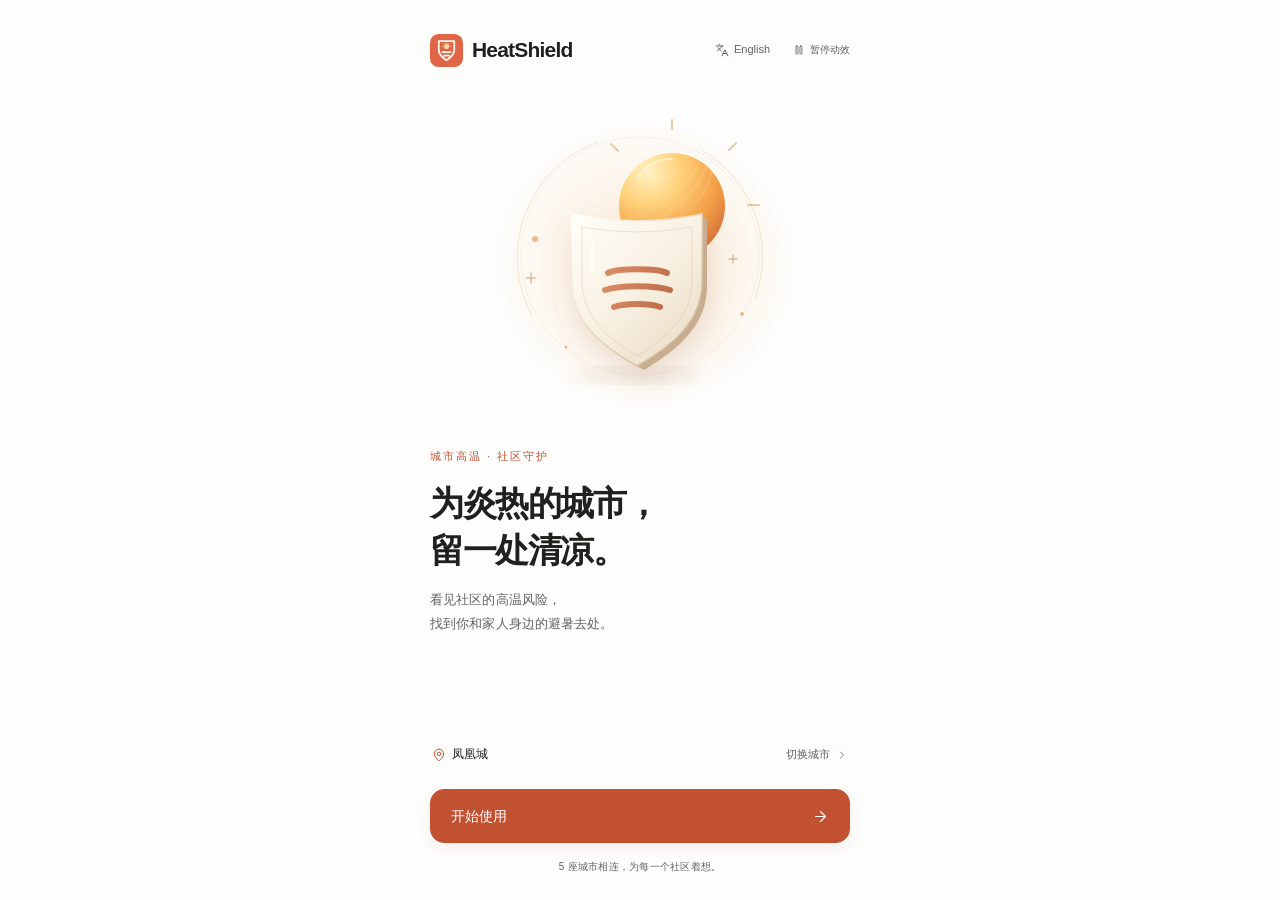
==== commit c79b629a: "Add complete Chinese and English app interfaces" ====
--- a/index.html
+++ b/index.html
@@ -1,4 +1,4 @@
 <!doctype html>
-<html lang="zh-CN"><head><meta charset="UTF-8"><meta name="viewport" content="width=device-width,initial-scale=1,viewport-fit=cover"><meta name="theme-color" content="#fdfdfc"><meta name="description" content="HeatShield，了解社区高温风险，找到身边的避暑资源。"><title>HeatShield</title><link rel="icon" type="image/svg+xml" href="assets/icon.svg"><link rel="stylesheet" href="vendor/sand.css"><link rel="stylesheet" href="vendor/sand-dark.css"><link rel="stylesheet" href="vendor/leaflet.css"><link rel="stylesheet" href="app.css"></head><body>
-<div id="app"><div class="splash"><img src="assets/icon.svg" width="76" height="76" alt="HeatShield"><h1>HeatShield</h1><p>让每个社区，都有一处清凉。</p><div class="boot-dots" aria-label="正在启动"><i></i><i></i><i></i></div></div></div><div id="modal-root"></div><div id="toast" role="status" aria-live="polite"></div>
-<script src="vendor/lucide.min.js"></script><script src="vendor/leaflet.js"></script><script src="data.js"></script><script src="photos.js"></script><script src="art.js"></script><script src="live-map.js"></script><script src="risk-3d.js"></script><script src="app.js"></script></body></html>
+<html lang="zh-CN"><head><meta charset="UTF-8"><meta name="viewport" content="width=device-width,initial-scale=1,viewport-fit=cover"><meta name="theme-color" content="#fdfdfc"><meta name="description" content="HeatShield，了解社区高温风险，找到身边的避暑资源。"><title>HeatShield</title><link rel="icon" type="image/svg+xml" href="assets/icon.svg"><link rel="stylesheet" href="vendor/sand.css"><link rel="stylesheet" href="vendor/sand-dark.css"><link rel="stylesheet" href="vendor/leaflet.css"><link rel="stylesheet" href="app.css?v=20261114-bilingual"></head><body>
+<div id="app"><div class="splash"><img src="assets/icon.svg" width="76" height="76" alt="HeatShield"><h1>HeatShield</h1><div class="boot-dots" aria-label="HeatShield"><i></i><i></i><i></i></div></div></div><div id="modal-root"></div><div id="toast" role="status" aria-live="polite"></div>
+<script src="i18n.js?v=20261114-bilingual"></script><script src="vendor/lucide.min.js"></script><script src="vendor/leaflet.js"></script><script src="data.js"></script><script src="photos.js"></script><script src="art.js"></script><script src="basemaps.js?v=20261114-bilingual"></script><script src="live-map.js?v=20261114-bilingual"></script><script src="risk-3d.js?v=20261114-bilingual"></script><script src="app.js?v=20261114-bilingual"></script></body></html>
--- a/app.css
+++ b/app.css
@@ -228,3 +228,16 @@
 .risk3d-caption{font-size:9px;color:var(--sub);padding:0 18px 15px;line-height:1.8}.risk3d-empty{padding:40px 22px}
 @media(max-width:759px){.risk3d-stage{height:280px}.risk3d{border-radius:16px}.risk3d-camera button{width:42px}}
 @media(max-width:359px){.risk3d-heading{padding-left:14px;padding-right:14px}.risk3d-camera button{width:40px;padding:6px}.risk3d-tools{padding:0 8px}.risk3d-interact{font-size:9px;gap:3px}.risk3d-stage{height:240px}.risk3d-selection{padding:12px 14px}.risk3d-summary{gap:7px}.risk3d-score strong{font-size:25px}}
+
+/* Local Census roads remain visible when online street tiles are unavailable. */
+.local-road-label{font-size:9px;color:#797265;text-align:center;white-space:nowrap;overflow:hidden;text-overflow:ellipsis;line-height:16px;text-shadow:0 1px 2px #fdfbf6,1px 0 2px #fdfbf6,-1px 0 2px #fdfbf6;pointer-events:none!important}
+.dark .local-road-label{color:#c2bcad;text-shadow:0 1px 2px #24231f,1px 0 2px #24231f,-1px 0 2px #24231f}
+
+/* Both languages share the same layout and tokens. */
+.launch-options{display:flex;align-items:center;gap:10px}.language-shortcut{display:inline-flex;align-items:center;gap:5px;color:var(--sub);font:inherit;font-size:11px;min-height:36px;padding:5px 3px}.language-shortcut .lucide{width:14px;height:14px}
+.language-setting{cursor:default}.language-setting>span{min-width:0}.language-setting select{font:inherit;font-size:13px;background:var(--surface);color:var(--text);border:1px solid var(--line);border-radius:8px;min-height:44px;max-width:135px;padding:8px 24px 8px 10px;flex-shrink:0}.language-setting select:focus-visible{outline:2px solid var(--brand);outline-offset:3px}
+html[lang="en"] .launch-intro h1{font-size:clamp(28px,7.4vw,34px);line-height:1.16;letter-spacing:-1.1px}html[lang="en"] .launch-intro p{font-size:13px;line-height:1.65}html[lang="en"] .launch-kicker{letter-spacing:.8px}
+html[lang="en"] .quick-action strong{font-size:13px;line-height:1.4}html[lang="en"] .quick-action small{line-height:1.4}html[lang="en"] .hero-footer{gap:8px;flex-wrap:wrap}html[lang="en"] .risk3d-camera{gap:3px}html[lang="en"] .risk3d-interact{font-size:11px;padding-inline:9px}html[lang="en"] .risk3d-summary button{font-size:10px;max-width:92px}html[lang="en"] .street-map-status{font-size:9px;max-width:calc(100% - 20px)}html[lang="en"] .street-map-help>span{max-width:64%}html[lang="en"] .map-tool{font-size:10px}html[lang="en"] .risk3d-heading{font-size:11px}html[lang="en"] .risk3d-tag{font-size:8px}
+@media(max-width:359px){.launch-options{gap:5px}.language-shortcut,.motion-toggle{font-size:10px}html[lang="en"] .launch-intro h1{font-size:28px}html[lang="en"] .launch-intro p{font-size:12px}.language-setting{flex-wrap:wrap}.language-setting>span{flex-basis:calc(100% - 40px)}.language-setting select{margin-left:32px;max-width:none;width:calc(100% - 32px)}html[lang="en"] .risk3d-tools{gap:5px}html[lang="en"] .risk3d-interact{padding-inline:6px;font-size:10px}}
+
+.setting>.switch{flex:0 0 38px}
